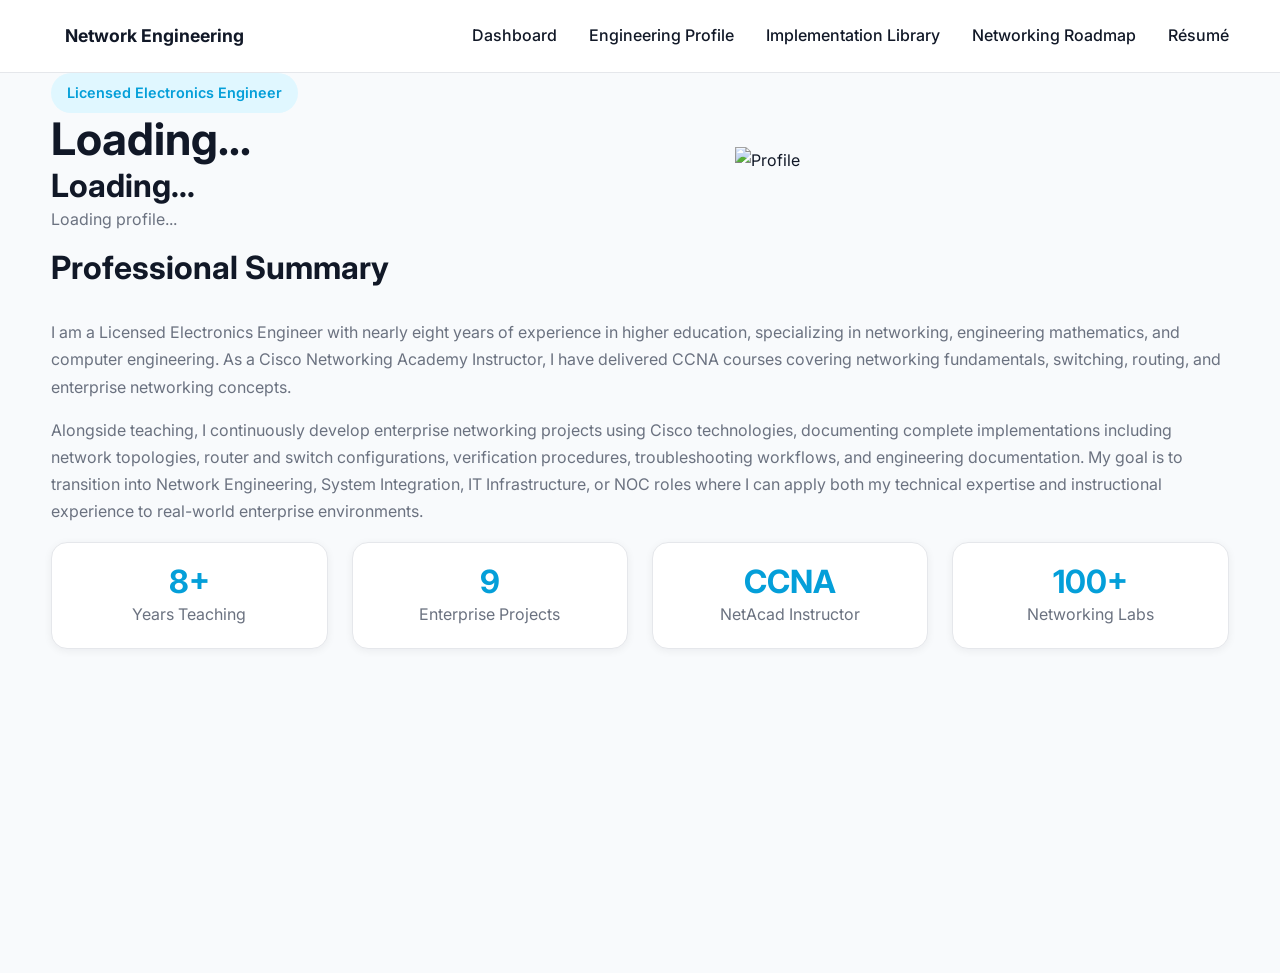
==== pages/about.html @ e4c5243f "Create about.html" ====
<!DOCTYPE html>
<html lang="en">

<head>

    <!-- ==========================================================
         Network Engineering Portfolio
         Engineering Profile
         Version : 1.0.0
    =========================================================== -->

    <meta charset="UTF-8">

    <meta
        name="viewport"
        content="width=device-width, initial-scale=1.0"
    >

    <title>

        Engineering Profile

    </title>

    <meta
        name="description"
        content="Professional profile of Stephine Hubert Campos, Licensed Electronics Engineer, Cisco Networking Academy Instructor, and aspiring Network Engineer."

    >

    <link
        rel="icon"
        href="../assets/images/favicon.ico"
    >

    <!-- Fonts -->

    <link
        rel="preconnect"
        href="https://fonts.googleapis.com"
    >

    <link
        rel="preconnect"
        href="https://fonts.gstatic.com"
        crossorigin
    >

    <link
        href="https://fonts.googleapis.com/css2?family=Inter:wght@300;400;500;600;700;800&display=swap"
        rel="stylesheet"
    >

    <!-- Devicon -->

    <link
        rel="stylesheet"
        href="https://cdn.jsdelivr.net/gh/devicons/devicon@latest/devicon.min.css"
    >

    <!-- Font Awesome -->

    <link
        rel="stylesheet"
        href="https://cdnjs.cloudflare.com/ajax/libs/font-awesome/6.7.2/css/all.min.css"
    >

    <!-- CSS -->

    <link rel="stylesheet" href="../assets/css/variables.css">
    <link rel="stylesheet" href="../assets/css/reset.css">
    <link rel="stylesheet" href="../assets/css/layout.css">
    <link rel="stylesheet" href="../assets/css/components.css">
    <link rel="stylesheet" href="../assets/css/utilities.css">
    <link rel="stylesheet" href="../assets/css/animations.css">
    <link rel="stylesheet" href="../assets/css/pages.css">

</head>

<body>

<header class="site-header">

    <div class="container">

        <nav
            class="navbar"
            aria-label="Primary Navigation"
        >

            <a
                href="../index.html"
                class="logo"
            >

                <i data-lucide="network"></i>

                <span>

                    Network Engineering

                </span>

            </a>

            <ul class="nav-links">

                <li>

                    <a href="../index.html">

                        Dashboard

                    </a>

                </li>

                <li>

                    <a
                        class="active"
                        href="about.html"
                    >

                        Engineering Profile

                    </a>

                </li>

                <li>

                    <a href="projects.html">

                        Implementation Library

                    </a>

                </li>

                <li>

                    <a href="roadmap.html">

                        Networking Roadmap

                    </a>

                </li>

                <li>

                    <a href="resume.html">

                        Résumé

                    </a>

                </li>

            </ul>

        </nav>

    </div>

</header>

<main>

<!-- ==========================================================
     HERO
========================================================== -->

<section class="page-hero">

    <div class="container">

        <div class="hero-grid">

            <div>

                <span class="hero-badge">

                    Licensed Electronics Engineer

                </span>

                <h1
                    data-profile-name
                >

                    Loading...

                </h1>

                <h2
                    data-profile-title
                >

                    Loading...

                </h2>

                <p
                    data-profile-headline
                >

                    Loading profile...

                </p>

            </div>

            <div>

                <img

                    src="../assets/images/profile/profile.jpg"

                    alt="Profile"

                    class="profile-photo"

                    data-profile-photo

                >

            </div>

        </div>

    </div>

</section>

<!-- ==========================================================
     PROFESSIONAL SUMMARY
========================================================== -->

<section class="about-section">

    <div class="container">

        <div class="section-header">

            <h2>

                Professional Summary

            </h2>

        </div>

        <div class="content-card">

            <p>

                I am a Licensed Electronics Engineer with nearly eight years of experience in higher education, specializing in networking, engineering mathematics, and computer engineering. As a Cisco Networking Academy Instructor, I have delivered CCNA courses covering networking fundamentals, switching, routing, and enterprise networking concepts.

            </p>

            <p>

                Alongside teaching, I continuously develop enterprise networking projects using Cisco technologies, documenting complete implementations including network topologies, router and switch configurations, verification procedures, troubleshooting workflows, and engineering documentation. My goal is to transition into Network Engineering, System Integration, IT Infrastructure, or NOC roles where I can apply both my technical expertise and instructional experience to real-world enterprise environments.

            </p>

        </div>

    </div>

</section>

<!-- ==========================================================
     PROFESSIONAL HIGHLIGHTS
========================================================== -->

<section class="dashboard-section">

    <div class="container">

        <div class="dashboard-grid">

            <article class="stat-card">

                <i data-lucide="graduation-cap"></i>

                <h3>

                    8+

                </h3>

                <p>

                    Years Teaching

                </p>

            </article>

            <article class="stat-card">

                <i data-lucide="network"></i>

                <h3>

                    9

                </h3>

                <p>

                    Enterprise Projects

                </p>

            </article>

            <article class="stat-card">

                <i data-lucide="badge-check"></i>

                <h3>

                    CCNA

                </h3>

                <p>

                    NetAcad Instructor

                </p>

            </article>

            <article class="stat-card">

                <i data-lucide="book-open"></i>

                <h3>

                    100+

                </h3>

                <p>

                    Networking Labs

                </p>

            </article>

        </div>

    </div>

</section>
---- assets/css/variables.css ----
/* ===================================================================
   Network Engineering Portfolio
   Design Tokens
   Version : 0.2.0
   Author  : Stephine Hubert Campos
=================================================================== */

/* ===================================================================
   COLOR SYSTEM
=================================================================== */

:root{

    /* ------------------------------------------------------------
       Brand
    ------------------------------------------------------------- */

    --color-primary:#049FD9;
    --color-primary-dark:#0284C7;
    --color-primary-light:#E0F7FF;

    /* ------------------------------------------------------------
       Neutral
    ------------------------------------------------------------- */

    --color-background:#F8FAFC;
    --color-surface:#FFFFFF;
    --color-surface-alt:#F1F5F9;

    --color-border:#E5E7EB;

    --color-text:#111827;
    --color-text-light:#6B7280;

    /* ------------------------------------------------------------
       Status
    ------------------------------------------------------------- */

    --color-success:#22C55E;
    --color-warning:#F59E0B;
    --color-danger:#EF4444;
    --color-info:#3B82F6;

    /* ------------------------------------------------------------
       Dashboard
    ------------------------------------------------------------- */

    --color-sidebar:#0F172A;
    --color-sidebar-hover:#1E293B;

    --color-card:#FFFFFF;

}

/* ===================================================================
   TYPOGRAPHY
=================================================================== */

:root{

    --font-heading:"Inter",sans-serif;

    --font-body:"Inter",sans-serif;

    --font-code:"JetBrains Mono",monospace;

}

/* ===================================================================
   FONT SIZES
=================================================================== */

:root{

    --text-xs:.75rem;
    --text-sm:.875rem;
    --text-md:1rem;
    --text-lg:1.125rem;
    --text-xl:1.25rem;
    --text-2xl:1.5rem;
    --text-3xl:2rem;
    --text-4xl:2.8rem;

}

/* ===================================================================
   FONT WEIGHTS
=================================================================== */

:root{

    --fw-regular:400;
    --fw-medium:500;
    --fw-semibold:600;
    --fw-bold:700;
    --fw-black:800;

}

/* ===================================================================
   SPACING SYSTEM
=================================================================== */

:root{

    --space-1:4px;
    --space-2:8px;
    --space-3:12px;
    --space-4:16px;
    --space-5:20px;
    --space-6:24px;
    --space-8:32px;
    --space-10:40px;
    --space-12:48px;
    --space-16:64px;
    --space-20:80px;
    --space-24:96px;

}

/* ===================================================================
   BORDER RADIUS
=================================================================== */

:root{

    --radius-sm:8px;
    --radius-md:12px;
    --radius-lg:18px;
    --radius-xl:24px;
    --radius-pill:999px;

}

/* ===================================================================
   SHADOWS
=================================================================== */

:root{

    --shadow-sm:
        0 2px 8px rgba(15,23,42,.06);

    --shadow-md:
        0 10px 25px rgba(15,23,42,.08);

    --shadow-lg:
        0 20px 45px rgba(15,23,42,.12);

}

/* ===================================================================
   CONTAINER
=================================================================== */

:root{

    --container:1320px;

}

/* ===================================================================
   TRANSITIONS
=================================================================== */

:root{

    --transition-fast:.20s ease;

    --transition-normal:.30s ease;

    --transition-slow:.45s ease;

}

/* ===================================================================
   Z INDEX
=================================================================== */

:root{

    --z-navbar:1000;
    --z-sidebar:1100;
    --z-modal:1200;
    --z-tooltip:1300;

}

/* ===================================================================
   DARK THEME
=================================================================== */

html[data-theme="dark"]{

    --color-background:#0B1220;

    --color-surface:#172033;

    --color-surface-alt:#1E293B;

    --color-card:#172033;

    --color-border:#334155;

    --color-text:#F8FAFC;

    --color-text-light:#CBD5E1;

    --shadow-md:
        0 10px 30px rgba(0,0,0,.35);

}
---- assets/css/layout.css ----
/* ==========================================================================
   Network Engineering Portfolio
   Layout
   Version: 0.2.0
========================================================================== */

/* ==========================================================================
   CONTAINER
========================================================================== */

.container{

    width:min(92%, var(--container));

    margin-inline:auto;

}

/* ==========================================================================
   MAIN LAYOUT
========================================================================== */

main{

    min-height:100vh;

}

/* ==========================================================================
   SECTION
========================================================================== */

.section{

    padding:6rem 0;

}

.section-title{

    margin-bottom:3rem;

    font-weight:800;

}

.section-subtitle{

    color:var(--color-text-light);

    margin-bottom:4rem;

}

/* ==========================================================================
   NAVIGATION
========================================================================== */

.site-header{

    position:sticky;

    top:0;

    z-index:var(--z-navbar);

    background:rgba(255,255,255,.92);

    backdrop-filter:blur(18px);

    border-bottom:1px solid var(--color-border);

}

html[data-theme="dark"] .site-header{

    background:rgba(11,18,32,.94);

}

.navbar{

    display:flex;

    justify-content:space-between;

    align-items:center;

    height:72px;

}

/* ==========================================================================
   LOGO
========================================================================== */

.logo{

    display:flex;

    align-items:center;

    gap:14px;

    font-weight:700;

    font-size:1.1rem;

}

.logo img{

    width:42px;

}

/* ==========================================================================
   NAVIGATION LINKS
========================================================================== */

.nav-links{

    display:flex;

    gap:2rem;

}

.nav-links a{

    position:relative;

    font-weight:500;

}

.nav-links a::after{

    content:"";

    position:absolute;

    left:0;

    bottom:-6px;

    width:0;

    height:2px;

    background:var(--color-primary);

    transition:var(--transition-normal);

}

.nav-links a:hover::after{

    width:100%;

}

/* ==========================================================================
   HERO
========================================================================== */

.hero{

    padding-top:5rem;

    padding-bottom:6rem;

}

.hero-grid{

    display:grid;

    grid-template-columns:1.1fr .9fr;

    gap:5rem;

    align-items:center;

}

.hero-content{

    display:flex;

    flex-direction:column;

    gap:1.4rem;

}

.hero-badge{

    display:inline-flex;

    align-items:center;

    gap:.5rem;

    padding:.5rem 1rem;

    border-radius:999px;

    background:var(--color-primary-light);

    color:var(--color-primary);

    width:max-content;

    font-weight:600;

    font-size:.9rem;

}

.hero-buttons{

    display:flex;

    gap:1rem;

    flex-wrap:wrap;

    margin-top:1rem;

}

.hero-image{

    display:flex;

    justify-content:center;

    align-items:center;

}

.hero-image img{

    width:100%;

    max-width:580px;

    border-radius:20px;

    box-shadow:var(--shadow-lg);

}

/* ==========================================================================
   GRID
========================================================================== */

.grid{

    display:grid;

    gap:2rem;

}

.grid-2{

    grid-template-columns:repeat(2,1fr);

}

.grid-3{

    grid-template-columns:repeat(3,1fr);

}

.grid-4{

    grid-template-columns:repeat(4,1fr);

}

/* ==========================================================================
   FOOTER
========================================================================== */

.site-footer{

    margin-top:5rem;

    padding:3rem 0;

    border-top:1px solid var(--color-border);

}

.footer-grid{

    display:grid;

    grid-template-columns:2fr 1fr 1fr;

    gap:3rem;

}

/* ==========================================================================
   RESPONSIVE
========================================================================== */

@media (max-width:992px){

.hero-grid{

grid-template-columns:1fr;

}

.grid-4{

grid-template-columns:repeat(2,1fr);

}

.footer-grid{

grid-template-columns:1fr;

}

}

@media (max-width:768px){

.nav-links{

display:none;

}

.section{

padding:4rem 0;

}

.grid-2,
.grid-3,
.grid-4{

grid-template-columns:1fr;

}

.hero{

text-align:center;

}

.hero-buttons{

justify-content:center;

}

.hero-badge{

margin-inline:auto;

}

}
---- assets/css/components.css ----
/* ==========================================================================
   Network Engineering Portfolio
   Components
   Version: 0.2.0
========================================================================== */

/* ==========================================================================
   BUTTONS
========================================================================== */

.btn{

    display:inline-flex;

    align-items:center;

    justify-content:center;

    gap:.75rem;

    padding:.85rem 1.5rem;

    border-radius:12px;

    font-weight:600;

    transition:all var(--transition-normal);

}

.btn-primary{

    background:var(--color-primary);

    color:#fff;

    box-shadow:var(--shadow-md);

}

.btn-primary:hover{

    transform:translateY(-2px);

    background:var(--color-primary-dark);

}

.btn-secondary{

    border:2px solid var(--color-primary);

    color:var(--color-primary);

    background:transparent;

}

.btn-secondary:hover{

    background:var(--color-primary);

    color:#fff;

}

/* ==========================================================================
   DASHBOARD CARDS
========================================================================== */

.dashboard-card{

    background:var(--color-card);

    border:1px solid var(--color-border);

    border-radius:16px;

    padding:1.5rem;

    box-shadow:var(--shadow-sm);

    transition:all var(--transition-normal);

}

.dashboard-card:hover{

    transform:translateY(-5px);

    box-shadow:var(--shadow-lg);

}

.dashboard-card h3{

    margin-bottom:.75rem;

}

.dashboard-card p{

    margin-bottom:0;

}

/* ==========================================================================
   PROJECT CARD
========================================================================== */

.project-card{

    background:var(--color-card);

    border:1px solid var(--color-border);

    border-radius:18px;

    padding:1.5rem;

    display:flex;

    flex-direction:column;

    gap:1rem;

    transition:all var(--transition-normal);

}

.project-card:hover{

    transform:translateY(-6px);

    box-shadow:var(--shadow-lg);

}

/* ==========================================================================
   TECHNOLOGY TAGS
========================================================================== */

.tech-tags{

    display:flex;

    flex-wrap:wrap;

    gap:.5rem;

}

.tech-tag{

    padding:.45rem .8rem;

    background:var(--color-primary-light);

    color:var(--color-primary);

    border-radius:999px;

    font-size:.85rem;

    font-weight:600;

}

/* ==========================================================================
   CERTIFICATION CARD
========================================================================== */

.cert-card{

    background:var(--color-card);

    border:1px solid var(--color-border);

    border-radius:18px;

    overflow:hidden;

    transition:all var(--transition-normal);

}

.cert-card:hover{

    transform:translateY(-5px);

    box-shadow:var(--shadow-lg);

}

.cert-card img{

    width:100%;

    aspect-ratio:1/1;

    object-fit:contain;

    padding:1rem;

    background:#fff;

}

.cert-card-body{

    padding:1rem;

}

/* ==========================================================================
   SKILL PROGRESS
========================================================================== */

.skill-progress{

    display:flex;

    flex-direction:column;

    gap:.5rem;

}

.progress-bar{

    height:10px;

    border-radius:999px;

    background:var(--color-surface-alt);

    overflow:hidden;

}

.progress-fill{

    height:100%;

    background:var(--color-primary);

    border-radius:999px;

}

/* ==========================================================================
   CODE BLOCK
========================================================================== */

.cli-block{

    background:#0f172a;

    color:#f8fafc;

    border-radius:14px;

    padding:1.5rem;

    overflow-x:auto;

    font-family:var(--font-code);

    box-shadow:var(--shadow-md);

}

/* ==========================================================================
   SECTION HEADER
========================================================================== */

.section-header{

    display:flex;

    justify-content:space-between;

    align-items:center;

    margin-bottom:2rem;

    gap:1rem;

}

@media(max-width:768px){

.section-header{

flex-direction:column;

align-items:flex-start;

}

}
---- assets/css/utilities.css ----
/* ==========================================================================
   Network Engineering Portfolio
   Utilities
   Version: 0.2.0
========================================================================== */

/* ==========================================================================
   DISPLAY
========================================================================== */

.d-none{
    display:none !important;
}

.d-block{
    display:block !important;
}

.d-flex{
    display:flex !important;
}

.d-grid{
    display:grid !important;
}

.inline-flex{
    display:inline-flex !important;
}

/* ==========================================================================
   FLEX
========================================================================== */

.flex-column{
    flex-direction:column;
}

.flex-wrap{
    flex-wrap:wrap;
}

.justify-between{
    justify-content:space-between;
}

.justify-center{
    justify-content:center;
}

.align-center{
    align-items:center;
}

.align-start{
    align-items:flex-start;
}

.gap-1{
    gap:.5rem;
}

.gap-2{
    gap:1rem;
}

.gap-3{
    gap:1.5rem;
}

.gap-4{
    gap:2rem;
}

/* ==========================================================================
   TEXT
========================================================================== */

.text-center{
    text-align:center;
}

.text-left{
    text-align:left;
}

.text-right{
    text-align:right;
}

.text-primary{
    color:var(--color-primary);
}

.text-success{
    color:var(--color-success);
}

.text-warning{
    color:var(--color-warning);
}

.text-danger{
    color:var(--color-danger);
}

.text-muted{
    color:var(--color-text-light);
}

.fw-400{
    font-weight:400;
}

.fw-500{
    font-weight:500;
}

.fw-600{
    font-weight:600;
}

.fw-700{
    font-weight:700;
}

.fw-800{
    font-weight:800;
}

/* ==========================================================================
   WIDTH
========================================================================== */

.w-100{
    width:100%;
}

.max-800{
    max-width:800px;
}

.max-1000{
    max-width:1000px;
}

.mx-auto{
    margin-inline:auto;
}

/* ==========================================================================
   SPACING
========================================================================== */

/* Margin Top */

.mt-1{margin-top:.5rem;}
.mt-2{margin-top:1rem;}
.mt-3{margin-top:1.5rem;}
.mt-4{margin-top:2rem;}
.mt-5{margin-top:3rem;}
.mt-6{margin-top:4rem;}

/* Margin Bottom */

.mb-1{margin-bottom:.5rem;}
.mb-2{margin-bottom:1rem;}
.mb-3{margin-bottom:1.5rem;}
.mb-4{margin-bottom:2rem;}
.mb-5{margin-bottom:3rem;}
.mb-6{margin-bottom:4rem;}

/* Padding */

.p-1{padding:.5rem;}
.p-2{padding:1rem;}
.p-3{padding:1.5rem;}
.p-4{padding:2rem;}
.p-5{padding:3rem;}

/* ==========================================================================
   BACKGROUND
========================================================================== */

.bg-white{
    background:var(--color-card);
}

.bg-light{
    background:var(--color-surface-alt);
}

.bg-primary{
    background:var(--color-primary);
    color:#fff;
}

/* ==========================================================================
   BORDERS
========================================================================== */

.rounded{
    border-radius:12px;
}

.rounded-lg{
    border-radius:20px;
}

.shadow{
    box-shadow:var(--shadow-md);
}

.border{
    border:1px solid var(--color-border);
}

/* ==========================================================================
   IMAGES
========================================================================== */

.img-fluid{
    width:100%;
    height:auto;
}

.object-cover{
    object-fit:cover;
}

/* ==========================================================================
   BADGES
========================================================================== */

.badge{

    display:inline-flex;

    align-items:center;

    gap:.4rem;

    padding:.35rem .8rem;

    border-radius:999px;

    font-size:.85rem;

    font-weight:600;

}

.badge-primary{

    background:var(--color-primary-light);

    color:var(--color-primary);

}

.badge-success{

    background:#DCFCE7;

    color:#166534;

}

.badge-warning{

    background:#FEF3C7;

    color:#92400E;

}

.badge-danger{

    background:#FEE2E2;

    color:#991B1B;

}

/* ==========================================================================
   DIVIDER
========================================================================== */

.divider{

    width:100%;

    height:1px;

    background:var(--color-border);

}

/* ==========================================================================
   CURSOR
========================================================================== */

.pointer{

    cursor:pointer;

}
---- assets/css/animations.css ----
/* ==========================================================================
   Network Engineering Portfolio
   Animations
   Version: 0.2.0
========================================================================== */

/* ==========================================================================
   KEYFRAMES
========================================================================== */

@keyframes fadeIn{

    from{

        opacity:0;

    }

    to{

        opacity:1;

    }

}

@keyframes slideUp{

    from{

        opacity:0;

        transform:translateY(40px);

    }

    to{

        opacity:1;

        transform:translateY(0);

    }

}

@keyframes slideLeft{

    from{

        opacity:0;

        transform:translateX(40px);

    }

    to{

        opacity:1;

        transform:translateX(0);

    }

}

@keyframes slideRight{

    from{

        opacity:0;

        transform:translateX(-40px);

    }

    to{

        opacity:1;

        transform:translateX(0);

    }

}

@keyframes scaleIn{

    from{

        opacity:0;

        transform:scale(.9);

    }

    to{

        opacity:1;

        transform:scale(1);

    }

}

@keyframes pulse{

    0%{

        transform:scale(1);

    }

    50%{

        transform:scale(1.04);

    }

    100%{

        transform:scale(1);

    }

}

@keyframes float{

    0%{

        transform:translateY(0);

    }

    50%{

        transform:translateY(-10px);

    }

    100%{

        transform:translateY(0);

    }

}

@keyframes spin{

    from{

        transform:rotate(0deg);

    }

    to{

        transform:rotate(360deg);

    }

}

/* ==========================================================================
   ANIMATION CLASSES
========================================================================== */

.fade-in{

    animation:fadeIn .7s ease forwards;

}

.slide-up{

    animation:slideUp .8s ease forwards;

}

.slide-left{

    animation:slideLeft .8s ease forwards;

}

.slide-right{

    animation:slideRight .8s ease forwards;

}

.scale-in{

    animation:scaleIn .6s ease forwards;

}

.pulse{

    animation:pulse 2.5s infinite;

}

.float{

    animation:float 4s ease-in-out infinite;

}

.spin{

    animation:spin 8s linear infinite;

}

/* ==========================================================================
   HOVER EFFECTS
========================================================================== */

.hover-lift{

    transition:all var(--transition-normal);

}

.hover-lift:hover{

    transform:translateY(-6px);

}

.hover-grow{

    transition:all var(--transition-normal);

}

.hover-grow:hover{

    transform:scale(1.03);

}

.hover-shadow{

    transition:all var(--transition-normal);

}

.hover-shadow:hover{

    box-shadow:var(--shadow-lg);

}

/* ==========================================================================
   REVEAL ANIMATION
========================================================================== */

.reveal{

    opacity:0;

    transform:translateY(35px);

    transition:

        opacity .8s ease,

        transform .8s ease;

}

.reveal.active{

    opacity:1;

    transform:none;

}

/* ==========================================================================
   REDUCED MOTION SUPPORT
========================================================================== */

@media (prefers-reduced-motion: reduce){

*{

animation:none !important;

transition:none !important;

scroll-behavior:auto !important;

}

}
---- assets/css/pages.css ----
/* ==========================================================================
   Network Engineering Portfolio
   Page Layouts
   Version: 0.2.0
========================================================================== */

/* ==========================================================================
   DASHBOARD
========================================================================== */

.dashboard-section{

    display:flex;

    flex-direction:column;

    gap:2rem;

}

.dashboard-grid{

    display:grid;

    grid-template-columns:repeat(auto-fit,minmax(260px,1fr));

    gap:1.5rem;

}

.dashboard-summary{

    display:grid;

    grid-template-columns:2fr 1fr;

    gap:2rem;

}

.dashboard-profile{

    display:flex;

    align-items:center;

    gap:1.5rem;

}

.dashboard-avatar{

    width:120px;

    height:120px;

    border-radius:50%;

    object-fit:cover;

    border:4px solid var(--color-primary);

}

.dashboard-stats{

    display:grid;

    grid-template-columns:repeat(2,1fr);

    gap:1rem;

}

.stat-card{

    background:var(--color-card);

    border:1px solid var(--color-border);

    border-radius:16px;

    padding:1.25rem;

    text-align:center;

    box-shadow:var(--shadow-sm);

}

.stat-card h3{

    font-size:2rem;

    color:var(--color-primary);

}

.stat-card p{

    margin:0;

}

/* ==========================================================================
   PROJECTS
========================================================================== */

.projects-grid{

    display:grid;

    grid-template-columns:repeat(auto-fit,minmax(340px,1fr));

    gap:2rem;

}

.project-thumbnail{

    width:100%;

    aspect-ratio:16/9;

    object-fit:cover;

    border-radius:12px;

}

.project-footer{

    display:flex;

    justify-content:space-between;

    align-items:center;

    margin-top:1rem;

}

/* ==========================================================================
   ROADMAP
========================================================================== */

.roadmap-grid{

    display:grid;

    grid-template-columns:repeat(auto-fit,minmax(280px,1fr));

    gap:2rem;

}

.roadmap-card{

    background:var(--color-card);

    border:1px solid var(--color-border);

    border-radius:18px;

    padding:1.5rem;

    transition:all var(--transition-normal);

}

.roadmap-card:hover{

    transform:translateY(-5px);

    box-shadow:var(--shadow-lg);

}

/* ==========================================================================
   CERTIFICATIONS
========================================================================== */

.certifications-grid{

    display:grid;

    grid-template-columns:repeat(auto-fit,minmax(240px,1fr));

    gap:2rem;

}

.cert-badge{

    width:100%;

    max-width:170px;

    margin:auto;

}

/* ==========================================================================
   RESUME
========================================================================== */

.resume-container{

    display:grid;

    grid-template-columns:280px 1fr;

    gap:2rem;

}

.resume-sidebar{

    position:sticky;

    top:100px;

    align-self:start;

}

.resume-content{

    display:flex;

    flex-direction:column;

    gap:2rem;

}

/* ==========================================================================
   ABOUT
========================================================================== */

.about-grid{

    display:grid;

    grid-template-columns:320px 1fr;

    gap:2.5rem;

}

.about-photo{

    width:100%;

    border-radius:18px;

    object-fit:cover;

}

.about-content{

    display:flex;

    flex-direction:column;

    gap:1.25rem;

}

/* ==========================================================================
   CONTACT
========================================================================== */

.contact-grid{

    display:grid;

    grid-template-columns:1fr 1fr;

    gap:2rem;

}

.contact-card{

    background:var(--color-card);

    border:1px solid var(--color-border);

    border-radius:16px;

    padding:2rem;

}

.contact-form{

    display:flex;

    flex-direction:column;

    gap:1rem;

}

.contact-form input,

.contact-form textarea{

    width:100%;

    padding:1rem;

    border:1px solid var(--color-border);

    border-radius:10px;

    background:var(--color-surface);

    color:var(--color-text);

}

.contact-form textarea{

    resize:vertical;

    min-height:180px;

}

/* ==========================================================================
   RESPONSIVE
========================================================================== */

@media(max-width:992px){

.dashboard-summary{

grid-template-columns:1fr;

}

.resume-container{

grid-template-columns:1fr;

}

.about-grid{

grid-template-columns:1fr;

}

.contact-grid{

grid-template-columns:1fr;

}

}

@media(max-width:768px){

.dashboard-profile{

flex-direction:column;

text-align:center;

}

.dashboard-stats{

grid-template-columns:1fr;

}

}
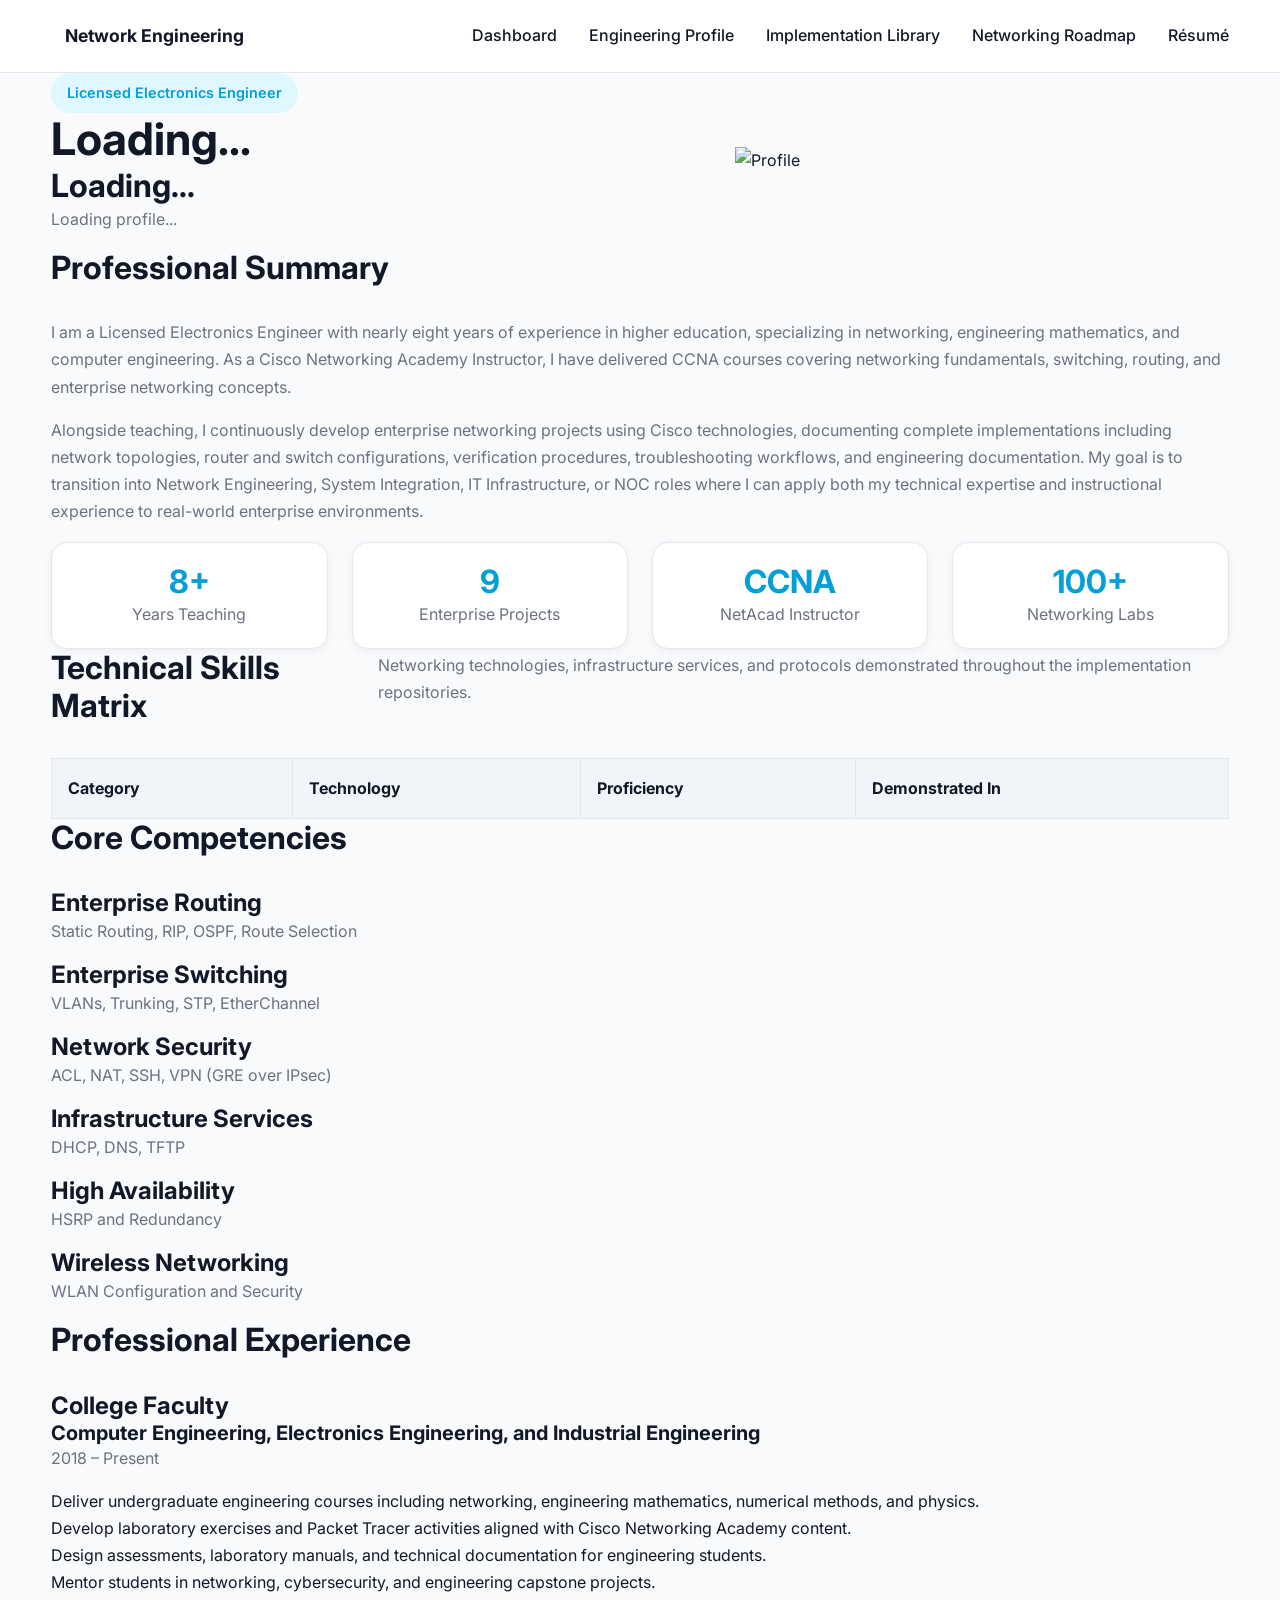
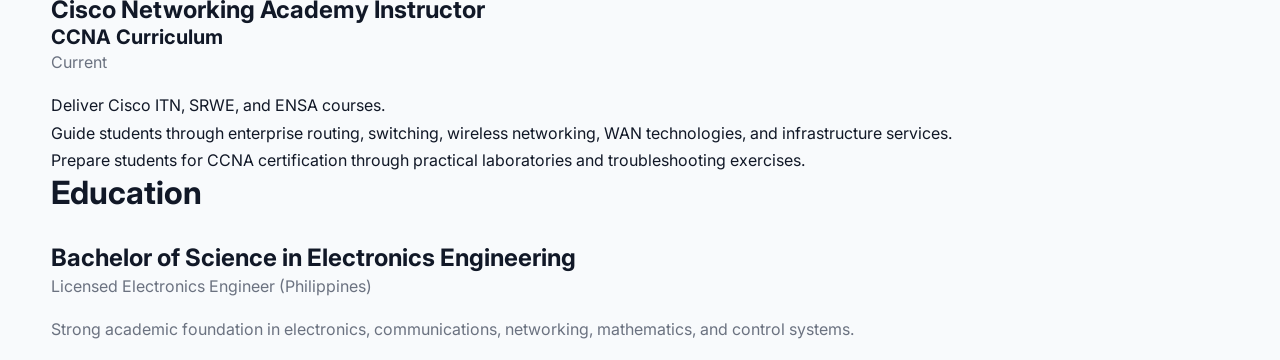
==== commit ccccdcfa: "Update about.html" ====
--- a/pages/about.html
+++ b/pages/about.html
@@ -359,3 +359,382 @@
     </div>
 
 </section>
+    <!-- ==========================================================
+     TECHNICAL SKILLS MATRIX
+========================================================== -->
+
+<section class="skills-section">
+
+    <div class="container">
+
+        <div class="section-header">
+
+            <h2>
+
+                Technical Skills Matrix
+
+            </h2>
+
+            <p>
+
+                Networking technologies, infrastructure services, and protocols demonstrated throughout the implementation repositories.
+
+            </p>
+
+        </div>
+
+        <div class="table-responsive">
+
+            <table class="skills-table">
+
+                <thead>
+
+                    <tr>
+
+                        <th>
+
+                            Category
+
+                        </th>
+
+                        <th>
+
+                            Technology
+
+                        </th>
+
+                        <th>
+
+                            Proficiency
+
+                        </th>
+
+                        <th>
+
+                            Demonstrated In
+
+                        </th>
+
+                    </tr>
+
+                </thead>
+
+                <tbody data-skills-table>
+
+                    <!-- Generated dynamically -->
+
+                </tbody>
+
+            </table>
+
+        </div>
+
+    </div>
+
+</section>
+
+<!-- ==========================================================
+     CORE COMPETENCIES
+========================================================== -->
+
+<section class="competencies">
+
+    <div class="container">
+
+        <div class="section-header">
+
+            <h2>
+
+                Core Competencies
+
+            </h2>
+
+        </div>
+
+        <div class="competency-grid">
+
+            <article class="competency-card">
+
+                <i data-lucide="route"></i>
+
+                <h3>
+
+                    Enterprise Routing
+
+                </h3>
+
+                <p>
+
+                    Static Routing, RIP, OSPF, Route Selection
+
+                </p>
+
+            </article>
+
+            <article class="competency-card">
+
+                <i data-lucide="git-branch"></i>
+
+                <h3>
+
+                    Enterprise Switching
+
+                </h3>
+
+                <p>
+
+                    VLANs, Trunking, STP, EtherChannel
+
+                </p>
+
+            </article>
+
+            <article class="competency-card">
+
+                <i data-lucide="shield-check"></i>
+
+                <h3>
+
+                    Network Security
+
+                </h3>
+
+                <p>
+
+                    ACL, NAT, SSH, VPN (GRE over IPsec)
+
+                </p>
+
+            </article>
+
+            <article class="competency-card">
+
+                <i data-lucide="server"></i>
+
+                <h3>
+
+                    Infrastructure Services
+
+                </h3>
+
+                <p>
+
+                    DHCP, DNS, TFTP
+
+                </p>
+
+            </article>
+
+            <article class="competency-card">
+
+                <i data-lucide="activity"></i>
+
+                <h3>
+
+                    High Availability
+
+                </h3>
+
+                <p>
+
+                    HSRP and Redundancy
+
+                </p>
+
+            </article>
+
+            <article class="competency-card">
+
+                <i data-lucide="wifi"></i>
+
+                <h3>
+
+                    Wireless Networking
+
+                </h3>
+
+                <p>
+
+                    WLAN Configuration and Security
+
+                </p>
+
+            </article>
+
+        </div>
+
+    </div>
+
+</section>
+
+<!-- ==========================================================
+     PROFESSIONAL EXPERIENCE
+========================================================== -->
+
+<section class="experience-section">
+
+    <div class="container">
+
+        <div class="section-header">
+
+            <h2>
+
+                Professional Experience
+
+            </h2>
+
+        </div>
+
+        <div class="timeline">
+
+            <article class="timeline-item">
+
+                <div class="timeline-content">
+
+                    <h3>
+
+                        College Faculty
+
+                    </h3>
+
+                    <h4>
+
+                        Computer Engineering, Electronics Engineering, and Industrial Engineering
+
+                    </h4>
+
+                    <p class="timeline-period">
+
+                        2018 – Present
+
+                    </p>
+
+                    <ul>
+
+                        <li>
+
+                            Deliver undergraduate engineering courses including networking, engineering mathematics, numerical methods, and physics.
+
+                        </li>
+
+                        <li>
+
+                            Develop laboratory exercises and Packet Tracer activities aligned with Cisco Networking Academy content.
+
+                        </li>
+
+                        <li>
+
+                            Design assessments, laboratory manuals, and technical documentation for engineering students.
+
+                        </li>
+
+                        <li>
+
+                            Mentor students in networking, cybersecurity, and engineering capstone projects.
+
+                        </li>
+
+                    </ul>
+
+                </div>
+
+            </article>
+
+            <article class="timeline-item">
+
+                <div class="timeline-content">
+
+                    <h3>
+
+                        Cisco Networking Academy Instructor
+
+                    </h3>
+
+                    <h4>
+
+                        CCNA Curriculum
+
+                    </h4>
+
+                    <p class="timeline-period">
+
+                        Current
+
+                    </p>
+
+                    <ul>
+
+                        <li>
+
+                            Deliver Cisco ITN, SRWE, and ENSA courses.
+
+                        </li>
+
+                        <li>
+
+                            Guide students through enterprise routing, switching, wireless networking, WAN technologies, and infrastructure services.
+
+                        </li>
+
+                        <li>
+
+                            Prepare students for CCNA certification through practical laboratories and troubleshooting exercises.
+
+                        </li>
+
+                    </ul>
+
+                </div>
+
+            </article>
+
+        </div>
+
+    </div>
+
+</section>
+
+<!-- ==========================================================
+     EDUCATION
+========================================================== -->
+
+<section class="education-section">
+
+    <div class="container">
+
+        <div class="section-header">
+
+            <h2>
+
+                Education
+
+            </h2>
+
+        </div>
+
+        <div class="content-card">
+
+            <h3>
+
+                Bachelor of Science in Electronics Engineering
+
+            </h3>
+
+            <p>
+
+                Licensed Electronics Engineer (Philippines)
+
+            </p>
+
+            <p>
+
+                Strong academic foundation in electronics, communications, networking, mathematics, and control systems.
+
+            </p>
+
+        </div>
+
+    </div>
+
+</section>
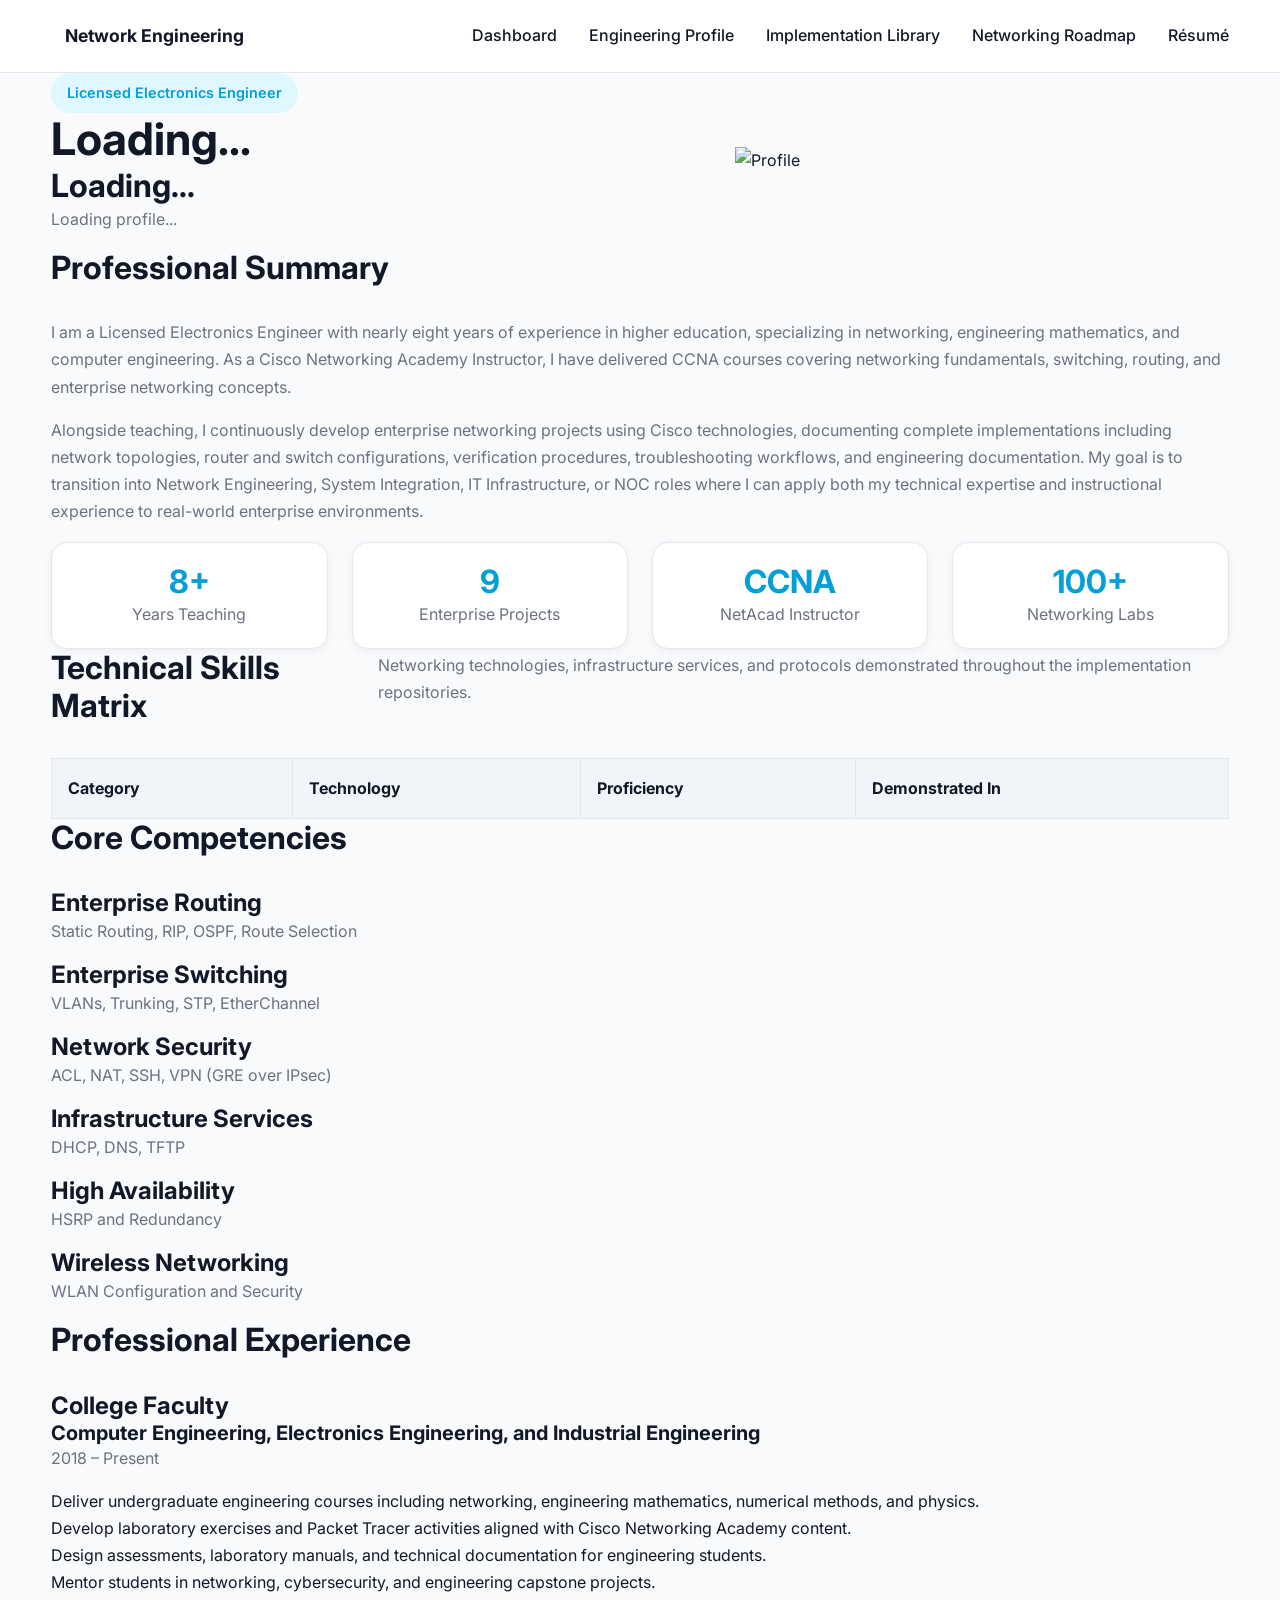
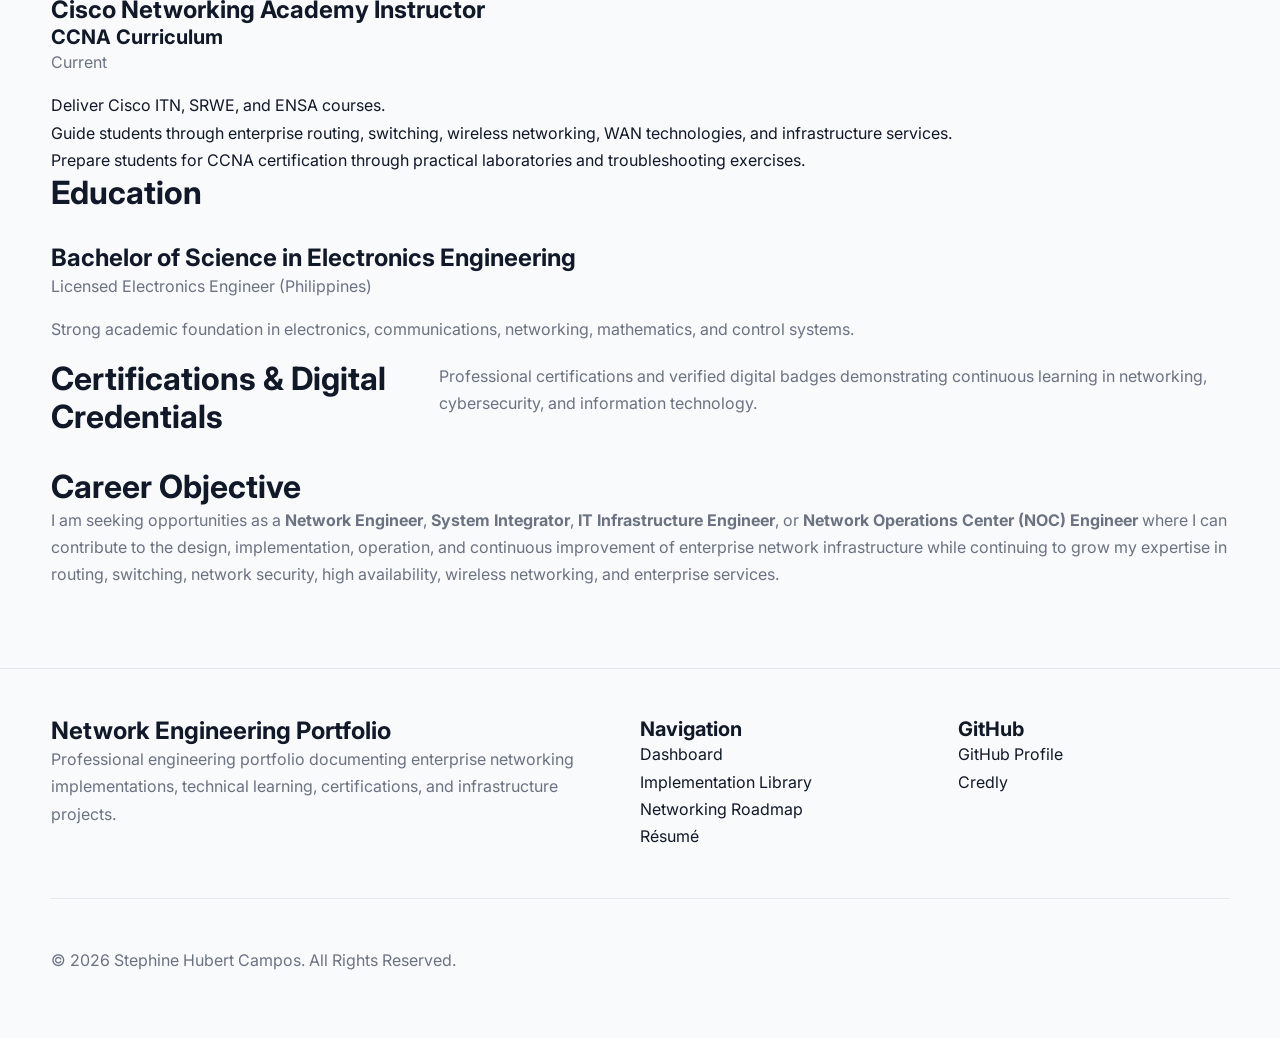
==== commit 97833b07: "Update about.html" ====
--- a/pages/about.html
+++ b/pages/about.html
@@ -738,3 +738,336 @@
     </div>
 
 </section>
+<!-- ==========================================================
+     CERTIFICATIONS
+========================================================== -->
+
+<section
+    id="certifications"
+    class="certifications-section"
+>
+
+    <div class="container">
+
+        <div class="section-header">
+
+            <h2>
+
+                Certifications & Digital Credentials
+
+            </h2>
+
+            <p>
+
+                Professional certifications and verified digital badges demonstrating continuous learning in networking, cybersecurity, and information technology.
+
+            </p>
+
+        </div>
+
+        <div
+            class="certifications-grid"
+            data-certifications-container
+        >
+
+            <!-- Generated dynamically -->
+
+        </div>
+
+    </div>
+
+</section>
+
+<!-- ==========================================================
+     CAREER OBJECTIVE
+========================================================== -->
+
+<section class="career-objective">
+
+    <div class="container">
+
+        <div class="content-card">
+
+            <h2>
+
+                Career Objective
+
+            </h2>
+
+            <p>
+
+                I am seeking opportunities as a <strong>Network Engineer</strong>,
+                <strong>System Integrator</strong>,
+                <strong>IT Infrastructure Engineer</strong>, or
+                <strong>Network Operations Center (NOC) Engineer</strong>
+                where I can contribute to the design, implementation,
+                operation, and continuous improvement of enterprise
+                network infrastructure while continuing to grow my
+                expertise in routing, switching, network security,
+                high availability, wireless networking, and enterprise
+                services.
+
+            </p>
+
+        </div>
+
+    </div>
+
+</section>
+
+<!-- ==========================================================
+     FOOTER
+========================================================== -->
+
+<footer class="site-footer">
+
+    <div class="container">
+
+        <div class="footer-grid">
+
+            <div>
+
+                <h3>
+
+                    Network Engineering Portfolio
+
+                </h3>
+
+                <p>
+
+                    Professional engineering portfolio documenting
+                    enterprise networking implementations,
+                    technical learning, certifications,
+                    and infrastructure projects.
+
+                </p>
+
+            </div>
+
+            <div>
+
+                <h4>
+
+                    Navigation
+
+                </h4>
+
+                <ul>
+
+                    <li>
+
+                        <a href="../index.html">
+
+                            Dashboard
+
+                        </a>
+
+                    </li>
+
+                    <li>
+
+                        <a href="projects.html">
+
+                            Implementation Library
+
+                        </a>
+
+                    </li>
+
+                    <li>
+
+                        <a href="roadmap.html">
+
+                            Networking Roadmap
+
+                        </a>
+
+                    </li>
+
+                    <li>
+
+                        <a href="resume.html">
+
+                            Résumé
+
+                        </a>
+
+                    </li>
+
+                </ul>
+
+            </div>
+
+            <div>
+
+                <h4>
+
+                    GitHub
+
+                </h4>
+
+                <ul>
+
+                    <li>
+
+                        <a
+
+                            href="https://github.com/YOUR_USERNAME"
+
+                            target="_blank"
+
+                            rel="noopener noreferrer"
+
+                        >
+
+                            GitHub Profile
+
+                        </a>
+
+                    </li>
+
+                    <li>
+
+                        <a
+
+                            href="https://www.credly.com/users/YOUR_USERNAME"
+
+                            target="_blank"
+
+                            rel="noopener noreferrer"
+
+                        >
+
+                            Credly
+
+                        </a>
+
+                    </li>
+
+                </ul>
+
+            </div>
+
+        </div>
+
+        <hr>
+
+        <div class="footer-bottom">
+
+            <p>
+
+                © 2026 Stephine Hubert Campos.
+                All Rights Reserved.
+
+            </p>
+
+        </div>
+
+    </div>
+
+</footer>
+
+<!-- ==========================================================
+     CERTIFICATION TEMPLATE
+========================================================== -->
+
+<template id="certification-card-template">
+
+    <article class="card certification-card">
+
+        <img
+
+            class="certification-image"
+
+            src=""
+
+            alt=""
+
+        >
+
+        <div class="card-body">
+
+            <h3
+                data-certification-name
+            ></h3>
+
+            <p
+                data-certification-issuer
+            ></p>
+
+            <a
+
+                class="btn btn-primary"
+
+                data-certification-link
+
+                target="_blank"
+
+                rel="noopener noreferrer"
+
+            >
+
+                Verify Credential
+
+            </a>
+
+        </div>
+
+    </article>
+
+</template>
+
+<!-- ==========================================================
+     SKILL ROW TEMPLATE
+========================================================== -->
+
+<template id="skill-row-template">
+
+    <tr>
+
+        <td
+            data-skill-category
+        ></td>
+
+        <td
+            data-skill-name
+        ></td>
+
+        <td
+            data-skill-level
+        ></td>
+
+        <td
+            data-skill-projects
+        ></td>
+
+    </tr>
+
+</template>
+
+<!-- ==========================================================
+     JAVASCRIPT
+========================================================== -->
+
+<script src="https://unpkg.com/lucide@latest"></script>
+
+<script>
+
+    lucide.createIcons();
+
+</script>
+
+<script src="../assets/js/navigation.js"></script>
+<script src="../assets/js/theme.js"></script>
+
+<script src="../assets/js/modules/profile.js"></script>
+<script src="../assets/js/modules/skills.js"></script>
+<script src="../assets/js/modules/certifications.js"></script>
+
+<script src="../assets/js/app.js"></script>
+
+</main>
+
+</body>
+
+</html>
